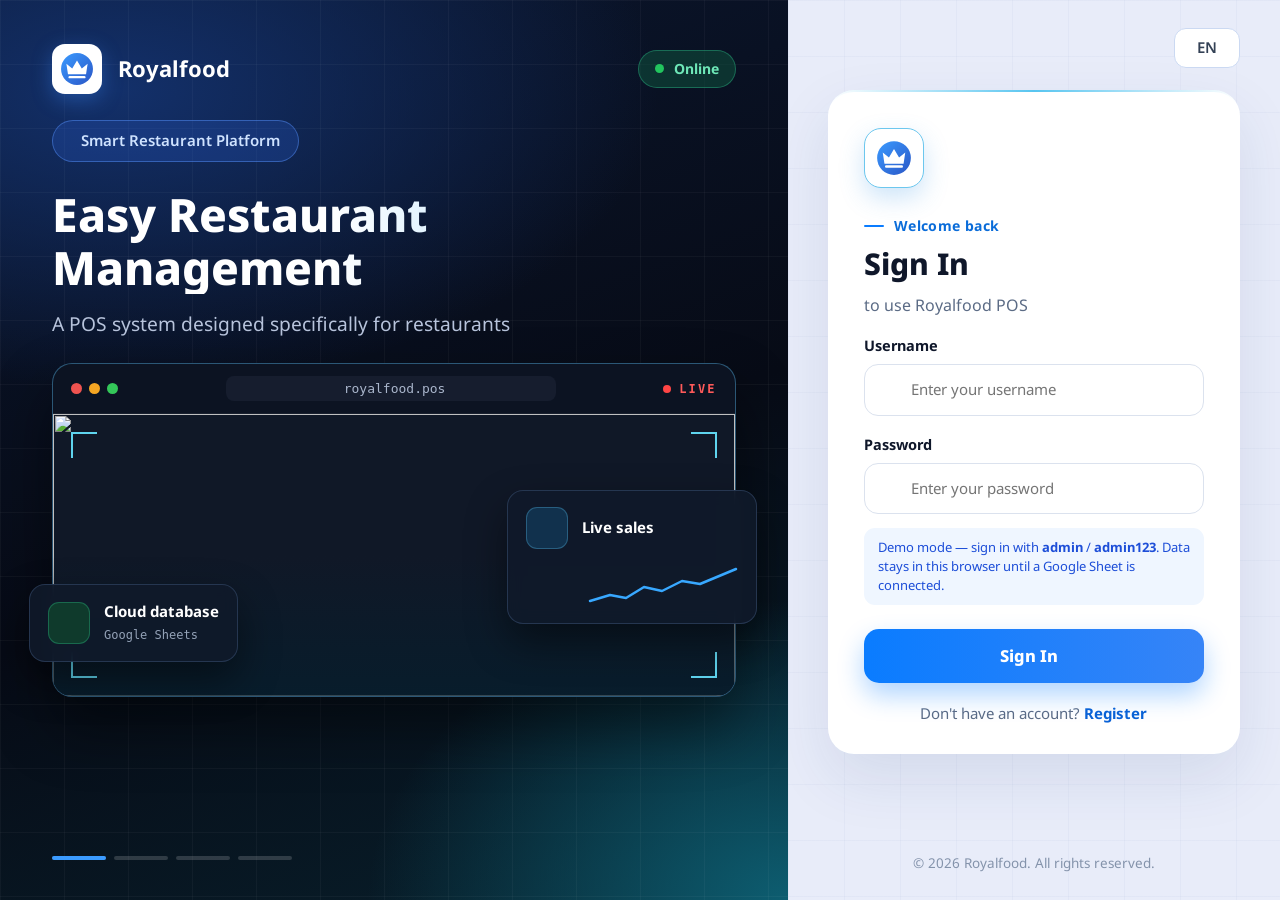
==== app.html @ dd98b835 "Add Royalfood POS web app with Google Sheets backend Static site for GitHub Pages: sign-in, shifts, " ====
<!doctype html>
<html lang="en">
<head>
<meta charset="utf-8">
<meta name="viewport" content="width=device-width,initial-scale=1,viewport-fit=cover">
<meta name="theme-color" content="#0a0c12">
<title>Royalfood POS</title>
<link rel="icon" href="data:image/svg+xml,%3Csvg xmlns='http://www.w3.org/2000/svg' viewBox='0 0 64 64'%3E%3Ccircle cx='32' cy='32' r='30' fill='%232f7df0'/%3E%3Cpath d='M15 42 12 22l11 9 9-15 9 15 11-9-3 20Z' fill='%23fff'/%3E%3Crect x='16' y='45' width='32' height='4.5' rx='2.2' fill='%23fff'/%3E%3C/svg%3E">
<link rel="preconnect" href="https://fonts.googleapis.com"><link rel="preconnect" href="https://fonts.gstatic.com" crossorigin>
<link href="https://fonts.googleapis.com/css2?family=Noto+Sans:wght@400;500;600;700;800&family=Noto+Sans+Thai:wght@400;600;700;800&family=Noto+Sans+Lao:wght@400;600;700&display=swap" rel="stylesheet">
<link rel="stylesheet" href="assets/css/style.css">
<script>try{document.documentElement.dataset.theme=localStorage.getItem('rf_theme')||'light'}catch(e){}</script>
</head>
<body>
<div class="app" id="app">
  <aside class="side">
    <div class="side-brand"><span class="logo" data-logo></span><span data-brand></span></div>
    <nav class="nav" id="nav"></nav>
  </aside>
  <div class="scrim" id="scrim"></div>
  <div class="main">
    <header class="top">
      <button class="tb" id="btnMenu" aria-label="Menu"><i data-lucide="indent-decrease"></i></button>
      <h1 id="title"></h1><span class="sp"></span>
      <button class="tb" id="btnTheme" aria-label="Theme" title="Light / dark"><i data-lucide="sun"></i></button>
      <button class="tb hide-m" id="btnHelp" aria-label="Manual" title="Manual"><i data-lucide="book-text"></i></button>
      <button class="tb sync" id="btnSync" aria-label="Sync" title="Sync data"><i data-lucide="refresh-cw"></i></button>
      <button class="tb hide-m" id="btnFull" aria-label="Fullscreen" title="Fullscreen"><i data-lucide="maximize"></i></button>
      <div class="dd"><button class="tb" data-dd aria-label="Language" id="btnLang">🇺🇸</button><div class="menu" id="langMenu"></div></div>
      <div class="dd"><button class="tb" data-dd aria-label="Notifications"><i data-lucide="bell"></i><span class="badge" id="bellBadge" hidden></span></button><div class="menu" id="bellMenu"></div></div>
      <button class="tb hide-m" id="btnHist" aria-label="History" title="History"><i data-lucide="history"></i></button>
      <div class="dd"><button class="tb ava" data-dd aria-label="Account"><span class="logo" data-logo></span></button><div class="menu" id="userMenu"></div></div>
      <button class="tb" id="btnSet" aria-label="Settings" title="Settings"><i data-lucide="settings"></i></button>
    </header>
    <main class="view" id="view"></main>
  </div>
</div>

<div class="splash show" id="splash">
  <div class="ring"><span class="logo" data-logo></span></div>
  <h3 data-brand></h3><p id="splashSub"></p><div class="loadbar"></div>
  <footer id="company"></footer>
</div>
<div class="toasts" id="toasts"></div>
<div id="print"></div>

<script src="https://unpkg.com/lucide@0.460.0/dist/umd/lucide.min.js"></script>
<script src="https://cdnjs.cloudflare.com/ajax/libs/qrcodejs/1.0.0/qrcode.min.js"></script>
<script charset="utf-8" src="assets/js/config.js"></script>
<script charset="utf-8" src="assets/js/i18n.js"></script>
<script charset="utf-8" src="assets/js/db.js"></script>
<script charset="utf-8" src="assets/js/app.js"></script>
</body>
</html>
---- assets/css/style.css ----
/* Royalfood POS */
:root{
  --pri:#0a7cff;--pri-2:#2f6bf0;--pri-soft:#e3efff;--bg:#e8ecf9;--card:#fff;--text:#0f172a;--muted:#64748b;--line:#dde4f2;
  --side:#0a0c12;--side-2:#151821;--tile:#b9c5ea;--green:#1fa855;--red:#ef4444;--amber:#f59e0b;--soft:#f3f6fc;
  --shadow:0 8px 28px rgba(20,40,90,.08);--r:18px;
  --font:'Noto Sans','Noto Sans Thai','Noto Sans Lao',system-ui,-apple-system,'Segoe UI',sans-serif;
}
[data-theme=dark]{--bg:#0d1220;--card:#161c2c;--text:#e8edf7;--muted:#93a0b8;--line:#263149;--tile:#33416b;--soft:#1c2438;--pri-soft:#16294a;--shadow:0 8px 28px rgba(0,0,0,.35)}
*{box-sizing:border-box;-webkit-tap-highlight-color:transparent}
html,body{margin:0;height:100%}
body{font-family:var(--font);color:var(--text);background:var(--bg);font-size:15px;line-height:1.45;-webkit-font-smoothing:antialiased}
button,input,select,textarea{font:inherit;color:inherit}
button{cursor:pointer;border:0;background:none}
h1,h2,h3,p{margin:0}
svg.lucide{width:1.2em;height:1.2em;flex:none;stroke-width:1.9}
.logo{display:inline-grid;place-items:center}.logo svg{width:100%;height:100%;display:block}
::-webkit-scrollbar{width:8px;height:8px}::-webkit-scrollbar-thumb{background:#b9c2d8;border-radius:8px}

@keyframes fadeUp{from{opacity:0;transform:translateY(18px)}to{opacity:1;transform:none}}
@keyframes fadeIn{from{opacity:0}to{opacity:1}}
@keyframes pop{0%{opacity:0;transform:scale(.85)}70%{transform:scale(1.04)}100%{opacity:1;transform:none}}
@keyframes spin{to{transform:rotate(360deg)}}
@keyframes pulse{0%,100%{box-shadow:0 0 0 0 rgba(34,197,94,.55)}60%{box-shadow:0 0 0 8px rgba(34,197,94,0)}}
@keyframes blink{50%{opacity:.25}}
@keyframes float{0%,100%{transform:translateY(0)}50%{transform:translateY(-9px)}}
@keyframes draw{to{stroke-dashoffset:0}}
@keyframes fill{from{width:0}to{width:100%}}
@keyframes slide{0%{left:-40%}100%{left:100%}}
@keyframes shake{20%,60%{transform:translateX(-6px)}40%,80%{transform:translateX(6px)}}
@keyframes glow{0%,100%{box-shadow:0 6px 18px rgba(31,168,85,.35)}50%{box-shadow:0 6px 28px rgba(31,168,85,.7)}}

/* ================= LOGIN ================= */
.login{display:grid;grid-template-columns:minmax(0,1.6fr) minmax(380px,1fr);min-height:100vh}
.hero{position:relative;overflow:hidden;color:#fff;padding:44px 52px 40px;display:flex;flex-direction:column;gap:26px;
  background:radial-gradient(900px 500px at 15% 10%,#13306a 0%,transparent 60%),radial-gradient(700px 500px at 100% 100%,#0d5d70 0%,transparent 60%),linear-gradient(160deg,#0b1730,#070b16 55%,#08202c)}
.hero-grid{position:absolute;inset:0;background-image:linear-gradient(rgba(255,255,255,.035) 1px,transparent 1px),linear-gradient(90deg,rgba(255,255,255,.035) 1px,transparent 1px);background-size:64px 64px;pointer-events:none}
.hero>*:not(.hero-grid){position:relative}
.hero-top{display:flex;align-items:center;justify-content:space-between;animation:fadeUp .6s both}
.brand{display:flex;align-items:center;gap:16px;font-size:22px;font-weight:700}
.brand .logo{width:50px;height:50px;background:#fff;border-radius:13px;padding:8px;box-shadow:0 6px 20px rgba(60,140,255,.35)}
.pill-online{display:inline-flex;align-items:center;gap:10px;padding:8px 16px;border-radius:99px;background:rgba(16,80,60,.55);border:1px solid rgba(52,211,153,.35);color:#6ee7b7;font-weight:700;font-size:14px}
.pill-online i{width:9px;height:9px;border-radius:50%;background:#22c55e;animation:pulse 1.8s infinite}
.pill-tag{align-self:flex-start;display:inline-flex;align-items:center;gap:10px;padding:9px 18px;border-radius:99px;background:rgba(40,90,200,.28);border:1px solid rgba(90,150,255,.45);color:#cfe3ff;font-weight:600;font-size:15px;animation:fadeUp .6s .1s both}
.pill-tag svg{color:#38bdf8}
.hero-text{min-height:132px}
.hero-text h1{font-size:clamp(28px,3.6vw,46px);font-weight:800;line-height:1.15;background:linear-gradient(90deg,#fff 40%,#8fd3ff);-webkit-background-clip:text;background-clip:text;color:transparent}
.hero-text p{margin-top:16px;font-size:clamp(15px,1.5vw,20px);color:#b8c4dc;max-width:640px}
.hero-text.swap h1,.hero-text.swap p{animation:fadeUp .6s both}.hero-text.swap p{animation-delay:.1s}
.browser{position:relative;max-width:760px;width:100%;border-radius:20px;border:1px solid rgba(80,170,220,.45);background:#0c1322;box-shadow:0 30px 60px rgba(0,0,0,.45);animation:fadeUp .7s .2s both}
.browser-bar{display:flex;align-items:center;gap:14px;padding:12px 18px;border-bottom:1px solid rgba(255,255,255,.06)}
.dots{display:flex;gap:7px}.dots i{width:11px;height:11px;border-radius:50%;background:#ef5350}.dots i:nth-child(2){background:#f5a623}.dots i:nth-child(3){background:#34c759}
.url{flex:1;max-width:330px;margin:auto;display:flex;align-items:center;justify-content:center;gap:8px;background:#161d2e;border-radius:8px;padding:5px 12px;font:13px ui-monospace,Menlo,monospace;color:#aab6cc}
.url svg{color:#34d399;width:14px;height:14px}
.live{display:flex;align-items:center;gap:8px;font:700 12px ui-monospace,Menlo,monospace;letter-spacing:.18em;color:#ff5a5a}
.live i{width:8px;height:8px;border-radius:50%;background:#ff4545;animation:blink 1.2s infinite}
.shot{position:relative;aspect-ratio:16/6.6;overflow:hidden;border-radius:0 0 19px 19px;background:#101827}
.shot img{position:absolute;inset:0;width:100%;height:100%;object-fit:cover;opacity:0;transform:scale(1.08);transition:opacity 1s,transform 6s linear}
.shot img.on{opacity:1;transform:scale(1)}
.shot::after{content:"";position:absolute;inset:0;background:linear-gradient(180deg,transparent 50%,rgba(5,30,45,.75))}
.corner{position:absolute;width:26px;height:26px;border:2px solid #5fd4ee;z-index:2}
.corner.tl{top:18px;left:18px;border-right:0;border-bottom:0}.corner.tr{top:18px;right:18px;border-left:0;border-bottom:0}
.corner.bl{bottom:18px;left:18px;border-right:0;border-top:0}.corner.br{bottom:18px;right:18px;border-left:0;border-top:0}
.float{position:absolute;z-index:3;display:flex;align-items:center;gap:14px;padding:16px 18px;border-radius:16px;background:rgba(16,26,42,.92);border:1px solid rgba(120,160,220,.22);backdrop-filter:blur(8px);box-shadow:0 18px 40px rgba(0,0,0,.45);animation:float 5s ease-in-out infinite}
.float .fi{width:42px;height:42px;border-radius:11px;display:grid;place-items:center;background:#11314d;color:#5cc8f5;border:1px solid rgba(92,200,245,.3)}
.float b{display:block;font-size:15px}.float small{font:12px ui-monospace,Menlo,monospace;color:#94a3b8}
.float.sales{right:-22px;top:38%;flex-wrap:wrap;width:250px}
.float.sales svg.spark{width:150px;height:44px;margin-left:auto}
.spark path{stroke-dasharray:260;stroke-dashoffset:260;animation:draw 2.2s .6s ease-out forwards}
.float.secure{left:-24px;bottom:34px;animation-delay:-2.5s}
.float.secure .fi{background:#0f3a2c;color:#34d399;border-color:rgba(52,211,153,.3)}
.bars{display:flex;gap:8px;margin-top:auto}
.bars button{width:54px;height:4px;border-radius:4px;background:rgba(255,255,255,.16);overflow:hidden;position:relative;padding:0}
.bars button.done{background:#3b82f6}
.bars button.on::after{content:"";position:absolute;left:0;top:0;height:100%;background:#3b9bff;animation:fill 5s linear forwards}

.panel{position:relative;background:linear-gradient(180deg,#f8fafe,#eef2fa);padding:28px 40px 26px;display:flex;flex-direction:column;align-items:center;overflow-y:auto;
  background-image:linear-gradient(rgba(60,90,160,.035) 1px,transparent 1px),linear-gradient(90deg,rgba(60,90,160,.035) 1px,transparent 1px);background-size:56px 56px;color:#0f172a}
.lang{position:relative;align-self:flex-end;z-index:20}
.lang-btn{display:flex;align-items:center;gap:8px;padding:8px 14px;border-radius:12px;background:#fff;border:1.5px solid #cbd9f2;font-weight:600;color:#334155;transition:.2s}
.lang-btn:hover,.lang.open .lang-btn{border-color:var(--pri);box-shadow:0 0 0 4px rgba(10,124,255,.14)}
.lang-btn .chev{transition:transform .25s}.lang.open .chev{transform:rotate(180deg)}
.menu{position:absolute;right:0;top:calc(100% + 8px);min-width:140px;background:#fff;color:#0f172a;border-radius:14px;padding:5px;box-shadow:0 18px 44px rgba(15,30,70,.18);border:1px solid #e6ebf5;opacity:0;transform:translateY(-8px) scale(.97);pointer-events:none;transition:.2s;z-index:60}
.open>.menu{opacity:1;transform:none;pointer-events:auto}
.menu button{display:flex;align-items:center;gap:10px;width:100%;text-align:left;padding:10px 12px;border-radius:9px;font-weight:500}
.menu button:hover{background:#f1f5fb}.menu button.on{background:#e3efff;color:#0a62d6;font-weight:700}
.auth-card{width:100%;max-width:420px;margin:22px 0;background:#fff;border-radius:26px;padding:36px 36px 30px;box-shadow:0 24px 60px rgba(30,60,120,.1);border-top:2px solid transparent;
  background-image:linear-gradient(#fff,#fff),linear-gradient(90deg,transparent,#58c5f0,transparent);background-origin:border-box;background-clip:padding-box,border-box;animation:fadeUp .6s .1s both}
.auth-card.shake{animation:shake .4s}
.auth-logo{width:60px;height:60px;border-radius:17px;padding:11px;background:#fff;border:1.5px solid #6cc7ee;box-shadow:0 10px 24px rgba(60,150,230,.25)}
.kicker{display:flex;align-items:center;gap:10px;margin-top:28px;color:#0a6cd9;font-weight:700;letter-spacing:.03em;font-size:14px}
.kicker::before{content:"";width:20px;height:2px;background:#0a7cff;border-radius:2px}
.auth-card h2{font-size:30px;font-weight:800;margin-top:6px}
.sub{color:#5b6b85;margin-top:8px;font-size:16px}
.cap{margin:28px 0 10px;font-size:12.5px;font-weight:700;letter-spacing:.09em;text-transform:uppercase;color:#64748b}
.acct{display:flex;align-items:center;gap:12px;padding:12px;border:1.5px solid #e2e8f3;border-radius:16px;transition:.2s;margin-bottom:8px;animation:fadeUp .4s both}
.acct:hover{border-color:#9cc8ff;box-shadow:0 8px 22px rgba(10,124,255,.1);transform:translateY(-1px)}
.acct .logo{width:46px;height:46px;border-radius:50%;border:2px solid #9ccdf5;padding:3px;flex:none}
.acct .who{flex:1;min-width:0}.acct b{display:block;white-space:nowrap;overflow:hidden;text-overflow:ellipsis}
.acct small{font:13px ui-monospace,Menlo,monospace;color:#64748b}
.btn-soft{display:inline-flex;align-items:center;gap:6px;padding:8px 13px;border-radius:10px;background:#e6f1ff;border:1px solid #b9d8ff;color:#0a62d6;font-weight:700;transition:.2s}
.btn-soft:hover{background:#d5e8ff}.btn-soft svg{transition:transform .2s}.btn-soft:hover svg{transform:translateX(3px)}
.x{color:#94a3b8;padding:6px;border-radius:8px;display:grid}.x:hover{background:#f1f5f9;color:#ef4444}
.or{display:flex;align-items:center;gap:14px;color:#8493ab;font-size:13.5px;margin:20px 0 4px}.or::before,.or::after{content:"";flex:1;height:1px;background:#e2e8f0}
.field{margin-top:18px}.field>label{display:block;font-weight:700;margin-bottom:8px;font-size:14.5px}
.inp{position:relative;display:flex;align-items:center}
.inp>svg{position:absolute;left:15px;color:#94a3b8;pointer-events:none}
.inp input,.inp select{width:100%;padding:14px 44px 14px 46px;border-radius:14px;border:1.5px solid #dbe2ee;background:#fff;outline:0;transition:.2s;color:#0f172a}
.inp input:focus{border-color:var(--pri);box-shadow:0 0 0 4px rgba(10,124,255,.13)}
.inp .eye{position:absolute;right:10px;color:#94a3b8;padding:6px;display:grid}
.btn-main{position:relative;overflow:hidden;width:100%;margin-top:24px;padding:15px;border-radius:15px;color:#fff;font-weight:800;font-size:16.5px;display:flex;justify-content:center;align-items:center;gap:10px;
  background:linear-gradient(90deg,#0a7cff,#3684f7);box-shadow:0 12px 26px rgba(10,124,255,.32);transition:.2s}
.btn-main:hover{transform:translateY(-2px);box-shadow:0 16px 32px rgba(10,124,255,.4)}.btn-main:active{transform:none}
.btn-main::after{content:"";position:absolute;top:0;left:-40%;width:30%;height:100%;background:linear-gradient(90deg,transparent,rgba(255,255,255,.35),transparent);transform:skewX(-20deg)}
.btn-main:hover::after{animation:slide .8s}
.btn-main[disabled]{opacity:.7;pointer-events:none}
.spinner{width:18px;height:18px;border:2.5px solid rgba(255,255,255,.4);border-top-color:#fff;border-radius:50%;animation:spin .7s linear infinite}
.alt{text-align:center;margin-top:20px;color:#5b6b85}.alt a{color:#0a62d6;font-weight:700;text-decoration:none;cursor:pointer}
.err{display:none;margin-top:14px;padding:10px 14px;border-radius:11px;background:#fee2e2;color:#b91c1c;font-size:14px;font-weight:600}.err.show{display:block;animation:fadeUp .25s}
.note{margin-top:14px;padding:10px 14px;border-radius:11px;background:#eff6ff;color:#1d4ed8;font-size:13px}
.copy{margin-top:auto;color:#8493ab;font-size:13.5px;text-align:center}

/* splash */
.splash{position:fixed;inset:0;z-index:200;display:flex;flex-direction:column;align-items:center;justify-content:center;gap:10px;background:radial-gradient(circle at 50% 45%,#e6eefb,#f5f7fb 60%);color:#0f172a;opacity:0;pointer-events:none;transition:opacity .35s}
.splash.show{opacity:1;pointer-events:auto}
.ring{position:relative;width:104px;height:104px;display:grid;place-items:center;margin-bottom:16px}
.ring::before{content:"";position:absolute;inset:0;border-radius:50%;border:4px solid #e2e6ee;border-top-color:#0a7cff;border-right-color:#0a7cff;animation:spin 1s linear infinite}
.ring .logo{width:80px;height:80px}
.splash h3{font-size:22px;font-weight:800}.splash p{color:#64748b;font-size:13px}
.loadbar{width:168px;height:3px;border-radius:3px;background:#e2e6ee;overflow:hidden;position:relative;margin-top:22px}
.loadbar::after{content:"";position:absolute;top:0;width:40%;height:100%;background:#0a7cff;border-radius:3px;animation:slide 1.1s ease-in-out infinite}
.splash footer{position:absolute;bottom:26px;font-size:11.5px;letter-spacing:.12em;color:#9aa5b8}

/* ================= MODAL / TOAST ================= */
.modal-back{position:fixed;inset:0;z-index:100;background:rgba(10,15,30,.5);backdrop-filter:blur(3px);display:grid;place-items:center;padding:16px;opacity:0;transition:opacity .2s}
.modal-back.show{opacity:1}
.modal{width:100%;max-width:460px;max-height:92vh;overflow:auto;background:var(--card);color:var(--text);border-radius:22px;padding:26px;box-shadow:0 30px 80px rgba(0,0,0,.35);transform:translateY(20px) scale(.96);transition:transform .25s cubic-bezier(.2,.9,.3,1.2)}
.modal-back.show .modal{transform:none}
.modal.wide{max-width:860px}
.modal h3{font-size:21px;font-weight:800;margin-bottom:6px}
.modal .center{text-align:center}
.modal .actions{display:flex;gap:10px;justify-content:flex-end;margin-top:22px;flex-wrap:wrap}
.modal .actions.center{justify-content:center}
.f{margin-top:14px}.f label{display:block;font-size:13px;font-weight:700;color:var(--muted);margin-bottom:6px}
.f input,.f select,.input{width:100%;padding:11px 13px;border-radius:11px;border:1.5px solid var(--line);background:var(--card);color:var(--text);outline:0;transition:.2s}
.f input:focus,.f select:focus,.input:focus{border-color:var(--pri);box-shadow:0 0 0 3px rgba(10,124,255,.14)}
.btn{display:inline-flex;align-items:center;justify-content:center;gap:8px;padding:10px 18px;border-radius:11px;font-weight:700;background:var(--pri);color:#fff;transition:.18s;white-space:nowrap}
.btn:hover{filter:brightness(1.08);transform:translateY(-1px)}.btn:active{transform:scale(.97)}
.btn.gray{background:#6b7785}.btn.red{background:var(--red)}.btn.green{background:var(--green)}.btn.violet{background:#6a5ae0}
.btn.ghost{background:var(--soft);color:var(--text);border:1px solid var(--line)}
.btn.sm{padding:7px 11px;font-size:13px;border-radius:9px}
.btn[disabled]{opacity:.45;pointer-events:none}
.toasts{position:fixed;right:18px;bottom:18px;z-index:300;display:flex;flex-direction:column;gap:8px;align-items:flex-end}
.toast{display:flex;align-items:center;gap:10px;padding:12px 16px;border-radius:13px;background:#0f172a;color:#fff;font-weight:600;font-size:14px;box-shadow:0 14px 34px rgba(0,0,0,.3);animation:fadeUp .3s both;max-width:86vw}
.toast.ok svg{color:#4ade80}.toast.bad svg{color:#f87171}.toast.out{opacity:0;transform:translateX(30px);transition:.3s}

/* ================= APP SHELL ================= */
.app{display:grid;grid-template-columns:250px minmax(0,1fr);height:100vh;transition:grid-template-columns .28s}
.app.mini{grid-template-columns:82px minmax(0,1fr)}
.side{background:var(--side);color:#cbd5e1;display:flex;flex-direction:column;overflow:hidden;z-index:50}
.side-brand{height:62px;flex:none;display:flex;align-items:center;gap:10px;padding:0 22px;font-size:24px;font-weight:600;color:#fff;border-bottom:1px solid #1b1f2a;white-space:nowrap}
.side-brand .logo{width:36px;height:36px;flex:none}
.nav{padding:26px 15px;display:flex;flex-direction:column;gap:6px;overflow-y:auto;flex:1}
.nav a{position:relative;display:flex;align-items:center;gap:14px;padding:12px 14px;border-radius:10px;color:#b6bfcd;text-decoration:none;font-size:16.5px;white-space:nowrap;transition:background .2s,color .2s,transform .2s}
.nav a .ni{width:38px;height:38px;border-radius:10px;display:grid;place-items:center;background:var(--side-2);flex:none;transition:.2s}
.nav a:hover{color:#fff;transform:translateX(3px)}.nav a:hover .ni{background:#1f2533}
.nav a.on{background:var(--pri);color:#fff;font-weight:700;box-shadow:0 8px 22px rgba(10,124,255,.4)}
.nav a.on .ni{background:rgba(255,255,255,.2)}
.app.mini .side-brand span:last-child,.app.mini .nav a span:last-child{display:none}
.app.mini .side-brand{padding:0;justify-content:center}.app.mini .nav a{padding:10px;justify-content:center}
.main{display:flex;flex-direction:column;min-width:0;height:100vh}
.top{height:62px;flex:none;display:flex;align-items:center;gap:8px;padding:0 18px 0 28px;background:var(--card);border-bottom:1px solid var(--line);position:relative;z-index:40}
.top h1{font-size:23px;font-weight:700;margin-left:26px;white-space:nowrap}
.top .sp{flex:1}
.tb{position:relative;width:44px;height:44px;border-radius:12px;display:grid;place-items:center;color:#5b6577;font-size:22px;transition:.2s;flex:none}
.tb:hover{background:var(--soft);color:var(--pri);transform:translateY(-1px)}
.tb svg.lucide{width:23px;height:23px}
.tb.sync{color:#f0443a}.tb.sync.syncing svg{animation:spin 1s linear infinite}.tb.sync.offline{color:var(--amber)}
.tb.ava{padding:5px;border:2px solid #b9d6fb;background:#eaf3ff}.tb.ava .logo{width:100%;height:100%}
.tb .badge{position:absolute;top:5px;right:5px;min-width:17px;height:17px;border-radius:9px;background:var(--red);color:#fff;font-size:10.5px;font-weight:800;display:grid;place-items:center;padding:0 4px;animation:pop .3s}
.dd{position:relative}.dd .menu{min-width:230px;background:var(--card);color:var(--text);border-color:var(--line)}
.dd .menu button:hover{background:var(--soft)}
.menu .mi{padding:10px 12px;font-size:13.5px;border-bottom:1px solid var(--line)}.menu .mi:last-child{border:0}.menu .mi b{display:block}.menu .mi small{color:var(--muted)}
.view{flex:1;overflow-y:auto;padding:22px 22px 40px}
.view.anim>*{animation:fadeUp .45s both}.view.anim>*:nth-child(2){animation-delay:.07s}.view.anim>*:nth-child(3){animation-delay:.14s}
.scrim{display:none}

.card{background:var(--card);border-radius:var(--r);box-shadow:var(--shadow);border:1px solid var(--line)}
.head{display:flex;align-items:center;gap:12px;flex-wrap:wrap;margin-bottom:18px}
.head h2{font-size:20px;font-weight:600;color:var(--muted)}.head .sp{flex:1}
.empty{padding:38px 16px;text-align:center;color:var(--muted)}.empty svg{width:38px;height:38px;opacity:.5;margin-bottom:6px}
.chips{display:flex;gap:8px;flex-wrap:wrap}
.chip{padding:9px 18px;border-radius:11px;background:var(--card);border:1px solid var(--line);font-weight:700;color:var(--muted);transition:.18s}
.chip:hover{color:var(--pri);border-color:var(--pri)}.chip.on{background:var(--pri);border-color:var(--pri);color:#fff;box-shadow:0 6px 16px rgba(10,124,255,.3)}
.tag{display:inline-block;padding:3px 9px;border-radius:7px;font-size:11.5px;font-weight:800;letter-spacing:.05em;text-transform:uppercase}
.tag.g{background:#dcfce7;color:#15803d}.tag.b{background:#dbeafe;color:#1d4ed8}.tag.a{background:#fef3c7;color:#b45309}.tag.r{background:#fee2e2;color:#b91c1c}.tag.n{background:var(--soft);color:var(--muted)}
table.t{width:100%;border-collapse:collapse}
.t th{text-align:left;font-size:12px;letter-spacing:.08em;text-transform:uppercase;color:var(--muted);padding:13px 12px;background:var(--soft);border-bottom:1px solid var(--line);white-space:nowrap}
.t td{padding:11px 12px;border-bottom:1px solid var(--line);vertical-align:middle}
.t tr:last-child td{border-bottom:0}.t tbody tr{transition:background .15s}.t tbody tr:hover{background:var(--soft)}
.t .r{text-align:right}.tw{overflow-x:auto}
.icb{width:32px;height:32px;border-radius:9px;display:inline-grid;place-items:center;color:var(--muted);transition:.15s}
.icb:hover{background:var(--pri-soft);color:var(--pri)}.icb.del:hover{background:#fee2e2;color:var(--red)}

/* dashboard */
.dash{display:grid;grid-template-columns:minmax(0,1.5fr) minmax(300px,1fr);gap:22px;align-items:start}
.shift{min-height:330px;border:2px dashed #c3cce0;box-shadow:none;display:flex;flex-direction:column;align-items:center;justify-content:center;gap:6px;padding:30px;cursor:pointer;transition:.25s;text-align:center}
.shift:hover{border-color:var(--pri);transform:translateY(-3px);box-shadow:var(--shadow)}
.shift .big{width:86px;height:86px;border-radius:20px;background:var(--pri);color:#fff;display:grid;place-items:center;box-shadow:0 14px 30px rgba(10,124,255,.35);margin-bottom:18px;animation:float 4s ease-in-out infinite}
.shift .big svg{width:40px;height:40px}
.shift h3{font-size:25px;font-weight:800}.shift p{color:var(--muted);font-size:16px}
.shift .dot{width:9px;height:9px;border-radius:50%;background:#3b9bff;margin-top:14px;animation:blink 1.4s infinite}
.shift.open{cursor:default;border-style:solid;border-color:var(--line);box-shadow:var(--shadow);align-items:stretch;text-align:left;justify-content:flex-start}
.shift.open:hover{transform:none}
.stats{display:grid;grid-template-columns:repeat(3,1fr);gap:12px;margin-top:18px}
.stat{padding:16px;border-radius:14px;background:var(--soft);border:1px solid var(--line)}
.stat small{font-size:12px;font-weight:700;letter-spacing:.07em;text-transform:uppercase;color:var(--muted)}.stat b{display:block;font-size:24px;margin-top:4px}
.rcol{display:flex;flex-direction:column;gap:14px}
.info{display:flex;align-items:center;gap:16px;padding:20px 22px;transition:.2s}
.info:hover{transform:translateY(-2px)}
.info.hl{border-color:#9ccaf7;background:var(--soft)}
.info .ib{width:48px;height:48px;border-radius:13px;display:grid;place-items:center;flex:none;background:#e3efff;color:#0a7cff}.info .ib.o{background:#fdebd0;color:#f59e0b}.info .ib.c{background:#dff3fb;color:#0e9ad6}
.info .grow{flex:1;min-width:0}
.info small{display:block;font-size:12px;font-weight:700;letter-spacing:.09em;text-transform:uppercase;color:var(--muted)}
.info b{font-size:19px}.info em{display:block;font-style:normal;color:var(--muted);font-size:13.5px}
.rp h4{margin:0;display:flex;align-items:center;gap:10px;font-size:16px;padding:16px 22px;border-bottom:1px solid var(--line)}.rp h4 svg{color:#f59e0b}
.rp .rows{padding:16px 22px;display:grid;gap:12px}.rp .row{display:flex;align-items:center;gap:12px;flex-wrap:wrap;font-weight:700;font-size:16px}

/* POS */
.pos{display:grid;grid-template-columns:minmax(0,1fr) minmax(360px,1fr);gap:18px;align-items:start}
.pos-tabs{display:flex;align-items:center;gap:10px;flex-wrap:wrap;padding-bottom:6px;border-bottom:2px solid var(--pri)}
.ptab{padding:9px 24px;border-radius:10px;font-weight:700;background:var(--soft);color:var(--muted);transition:.18s}
.ptab.on{background:var(--pri);color:#fff;box-shadow:0 6px 16px rgba(10,124,255,.3)}
.zones{display:flex;gap:8px;flex-wrap:wrap;padding:12px 0;border-bottom:1px solid var(--line)}
.grid-t{display:grid;grid-template-columns:repeat(auto-fill,minmax(96px,1fr));gap:10px;padding:8px 4px;background:var(--card);border-radius:14px;margin-top:8px;max-height:calc(100vh - 250px);overflow-y:auto}
.tile{aspect-ratio:1/.88;border-radius:13px;background:var(--tile);color:#fff;font-size:21px;font-weight:800;display:flex;flex-direction:column;align-items:center;justify-content:center;gap:2px;border:4px solid transparent;transition:transform .18s,box-shadow .18s,background .3s;text-shadow:0 1px 2px rgba(40,60,120,.25)}
.view.anim .tile{animation:pop .4s both;animation-delay:calc(var(--i)*18ms)}
.tile:hover{transform:translateY(-3px) scale(1.03);box-shadow:0 10px 22px rgba(40,70,150,.25)}
.tile.sel{border-color:#111a2e}[data-theme=dark] .tile.sel{border-color:#fff}
.tile.busy{background:var(--green);animation:glow 2.4s infinite}
.view.anim .tile.busy{animation:pop .4s both,glow 2.4s .5s infinite}
.tile small{font-size:12.5px;font-weight:700}
.tile.resv{background:#f59e0b}
.detail{padding:0;overflow:hidden}
.detail>h3{font-size:17px;padding:14px 20px;border-bottom:1px solid var(--line);display:flex;align-items:center;gap:10px}
.detail>h3::before{content:"";width:3px;height:20px;border-radius:2px;background:var(--pri)}
.dgrid{display:grid;grid-template-columns:1fr 1fr;gap:12px;padding:12px}
.dbox{border:1px solid var(--line);border-radius:13px;padding:6px 16px;background:var(--card)}
.drow{display:flex;justify-content:space-between;align-items:center;gap:8px;padding:9px 0}
.drow span{font-size:12.5px;font-weight:700;letter-spacing:.07em;text-transform:uppercase;color:var(--muted)}.drow b{font-size:15.5px;text-align:right}
.net{display:flex;justify-content:space-between;align-items:center;margin:6px -10px 4px;padding:14px;border-radius:11px;background:var(--soft);border:1px solid var(--line)}
.net span{font-size:12.5px;font-weight:700;letter-spacing:.07em;text-transform:uppercase;color:var(--muted)}.net b{font-size:25px;color:var(--pri)}
.abtns{display:grid;grid-template-columns:repeat(6,1fr);gap:6px;padding:10px 8px;background:var(--soft)}
.ab{display:flex;flex-direction:column;align-items:center;gap:3px;padding:11px 4px;border-radius:11px;color:#fff;font-weight:700;font-size:12.5px;background:var(--pri);transition:.18s}
.ab svg.lucide{width:22px;height:22px}
.ab:hover{transform:translateY(-2px);filter:brightness(1.07);box-shadow:0 8px 18px rgba(10,60,150,.2)}.ab:active{transform:scale(.96)}
.ab.red{background:#ef5350}.ab.lite{background:#4a9af0}.ab.green{background:#1db877;grid-column:span 2}
.ab[disabled]{opacity:.5;pointer-events:none}
.items .qty{display:inline-flex;align-items:center;gap:4px}
.items .qty button{width:26px;height:26px;border-radius:8px;background:var(--soft);border:1px solid var(--line);display:grid;place-items:center}
.items .qty button:hover{background:var(--pri);color:#fff;border-color:var(--pri)}
.items td{font-size:14px}.items tr.new td{animation:fadeIn .5s}
.billrow{display:flex;align-items:center;gap:12px;padding:13px 14px;border-bottom:1px solid var(--line);cursor:pointer;transition:.15s}
.billrow:hover{background:var(--soft)}.billrow .grow{flex:1;min-width:0}.billrow small{color:var(--muted);display:block}

/* product picker / goods */
.pgrid{display:grid;grid-template-columns:repeat(auto-fill,minmax(140px,1fr));gap:12px}
.pcard{position:relative;border:1.5px solid var(--line);border-radius:15px;padding:14px;background:var(--card);text-align:left;transition:.18s;display:flex;flex-direction:column;gap:6px;animation:pop .35s both}
.pcard:hover{border-color:var(--pri);transform:translateY(-3px);box-shadow:var(--shadow)}
.pcard .av{width:46px;height:46px;border-radius:13px;display:grid;place-items:center;color:#fff;font-weight:800;font-size:19px}
.pcard b{font-size:14.5px;line-height:1.25}.pcard .pr{color:var(--pri);font-weight:800}.pcard small{color:var(--muted)}
.pcard .cnt{position:absolute;top:-8px;right:-8px;min-width:26px;height:26px;border-radius:13px;background:var(--red);color:#fff;font-weight:800;display:grid;place-items:center;padding:0 6px;animation:pop .25s}
.pcard.off{opacity:.5}
.pcard .ops{display:flex;gap:4px;margin-top:auto}
.pickbar{display:flex;gap:10px;flex-wrap:wrap;align-items:center;margin:12px 0}
.pickfoot{display:flex;align-items:center;gap:12px;margin-top:16px;padding-top:14px;border-top:1px solid var(--line)}.pickfoot b{font-size:19px}
.pays{display:grid;grid-template-columns:repeat(4,1fr);gap:8px}
.pay{padding:12px 6px;border-radius:12px;border:1.5px solid var(--line);font-weight:700;display:flex;flex-direction:column;align-items:center;gap:4px;transition:.15s}
.pay.on{border-color:var(--pri);background:var(--pri-soft);color:var(--pri)}
.sumrow{display:flex;justify-content:space-between;padding:6px 0}.sumrow.big{font-size:21px;font-weight:800;color:var(--pri);border-top:1px dashed var(--line);margin-top:6px;padding-top:12px}

/* POS 3D */
.stage{height:calc(100vh - 190px);min-height:420px;perspective:1300px;overflow:hidden;display:grid;place-items:center;cursor:grab;touch-action:none;
  background:radial-gradient(circle at 50% 30%,var(--card),var(--bg))}
.stage:active{cursor:grabbing}
.floor{--rx:56deg;--rz:-32deg;transform-style:preserve-3d;transform:rotateX(var(--rx)) rotateZ(var(--rz));display:grid;gap:34px;padding:44px;border-radius:26px;
  background:repeating-linear-gradient(0deg,rgba(100,120,170,.14) 0 1px,transparent 1px 60px),repeating-linear-gradient(90deg,rgba(100,120,170,.14) 0 1px,transparent 1px 60px),var(--card);
  box-shadow:0 0 0 2px var(--line),40px 60px 80px rgba(20,40,90,.22);transition:transform .15s}
.t3{position:relative;width:86px;height:86px;transform-style:preserve-3d;cursor:pointer;transition:transform .25s;--c:#aebbe4;--d:#8f9dcc}
.t3:hover{transform:translateZ(16px)}
.t3.busy{--c:#22b35e;--d:#178a47}
.t3 .top{position:absolute;inset:0;transform:translateZ(38px);background:var(--c);border-radius:8px;display:flex;flex-direction:column;align-items:center;justify-content:center;color:#fff;font-weight:800;font-size:17px;white-space:nowrap;box-shadow:inset 0 0 0 2px rgba(255,255,255,.3)}
.t3 .top small{font-size:11px}
.t3 i{position:absolute;background:var(--d)}
.t3 .s1{left:0;bottom:0;width:100%;height:38px;transform-origin:bottom;transform:rotateX(-90deg)}
.t3 .s2{top:0;right:0;width:38px;height:100%;transform-origin:right;transform:rotateY(90deg);filter:brightness(.88)}
.t3 .s3{left:0;top:0;width:100%;height:38px;transform-origin:top;transform:rotateX(90deg);filter:brightness(.8)}
.t3 .s4{top:0;left:0;width:38px;height:100%;transform-origin:left;transform:rotateY(-90deg);filter:brightness(.94)}
.t3 .sh{inset:-4px;background:rgba(20,40,90,.16);filter:blur(7px);border-radius:10px}


/* customer menu */
.cm{max-width:640px;margin:0 auto;padding:0 14px 110px}
.cm-head{position:sticky;top:0;z-index:5;background:var(--bg);padding:14px 0 10px;display:flex;align-items:center;gap:12px}
.cm-head .logo{width:42px;height:42px}.cm-head b{font-size:18px;display:block}.cm-head small{color:var(--muted)}
.cm-foot{position:fixed;left:0;right:0;bottom:0;padding:12px 14px calc(12px + env(safe-area-inset-bottom));background:var(--card);border-top:1px solid var(--line);box-shadow:0 -10px 30px rgba(20,40,90,.1)}
.cm-foot .btn-main{margin:0;max-width:640px;margin-inline:auto}

#print{display:none}
@media print{
  body>*:not(#print){display:none!important}
  #print{display:block;width:72mm;margin:0 auto;font:12px/1.4 ui-monospace,Menlo,monospace;color:#000}
  #print h3{text-align:center;font-size:16px;margin-bottom:2px}#print .c{text-align:center}#print hr{border:0;border-top:1px dashed #000;margin:6px 0}
  #print table{width:100%;border-collapse:collapse}#print td{padding:2px 0;vertical-align:top}#print .r{text-align:right}
}

/* ================= RESPONSIVE ================= */
@media (max-width:1100px){
  .pos{grid-template-columns:1fr}.grid-t{max-height:none}
  .dash{grid-template-columns:1fr}
}
@media (max-width:900px){
  .login{grid-template-columns:1fr}
  .hero{padding:22px 20px 24px;gap:16px}
  .hero-text{min-height:0}.hero-text p{margin-top:8px}
  .browser{display:none}.bars{margin-top:4px}
  .brand{font-size:19px;gap:12px}.brand .logo{width:42px;height:42px}
  .panel{padding:16px 16px 22px;border-radius:24px 24px 0 0;margin-top:-16px;z-index:2}
  .auth-card{padding:26px 22px;margin:14px 0 20px}.kicker{margin-top:20px}
  .app,.app.mini{grid-template-columns:1fr}
  .side{position:fixed;left:0;top:0;bottom:0;width:262px;transform:translateX(-105%);transition:transform .28s cubic-bezier(.2,.8,.2,1)}
  .app.drawer .side{transform:none;box-shadow:20px 0 50px rgba(0,0,0,.4)}
  .app.mini .side-brand span:last-child,.app.mini .nav a span:last-child{display:inline}
  .app.mini .side-brand{padding:0 22px;justify-content:flex-start}.app.mini .nav a{padding:12px 14px;justify-content:flex-start}
  .scrim{display:block;position:fixed;inset:0;background:rgba(5,10,25,.5);z-index:45;opacity:0;pointer-events:none;transition:.25s}
  .app.drawer .scrim{opacity:1;pointer-events:auto}
  .top{padding:0 6px 0 8px;gap:0}.top h1{font-size:18px;margin-left:6px}
  .tb{width:38px;height:40px}.tb svg.lucide{width:20px;height:20px}.tb.hide-m{display:none}
  .view{padding:14px 12px 40px}
  .dd .menu{position:fixed;right:8px;top:60px;max-width:calc(100vw - 16px)}
}
@media (max-width:560px){
  .dgrid{grid-template-columns:1fr;gap:8px;padding:8px}
  .abtns{grid-template-columns:repeat(3,1fr)}.ab.green{grid-column:span 3;flex-direction:row;justify-content:center;gap:8px;font-size:15px;padding:13px}
  .grid-t{grid-template-columns:repeat(4,1fr);gap:7px}.tile{font-size:15px;border-width:3px}.tile small{font-size:10.5px}
  .stats{grid-template-columns:1fr}
  .shift{min-height:250px}
  .t3,.t3 .top{width:58px;height:58px}.t3{width:58px;height:58px}.floor{gap:22px;padding:26px}.t3 .top{font-size:12px}
  .hide-s{display:none}
  .modal{padding:20px;border-radius:20px}.pays{grid-template-columns:repeat(2,1fr)}
  .pgrid{grid-template-columns:repeat(2,1fr)}
  .t th,.t td{padding:9px 7px}
  .toasts{left:12px;right:12px;align-items:stretch}
}
@media (prefers-reduced-motion:reduce){*,*::before,*::after{animation-duration:.01ms!important;animation-iteration-count:1!important;transition-duration:.01ms!important}}

/* extras */
.still .pcard{animation:none}
.rcpt{font:13px/1.55 ui-monospace,Menlo,monospace}.rcpt h3{text-align:center}.rcpt .c{text-align:center}.rcpt .r{text-align:right}
.rcpt table{width:100%;border-collapse:collapse}.rcpt hr{border:0;border-top:1px dashed var(--line);margin:8px 0}
[hidden]{display:none!important}
a.btn,a.btn:hover{text-decoration:none}
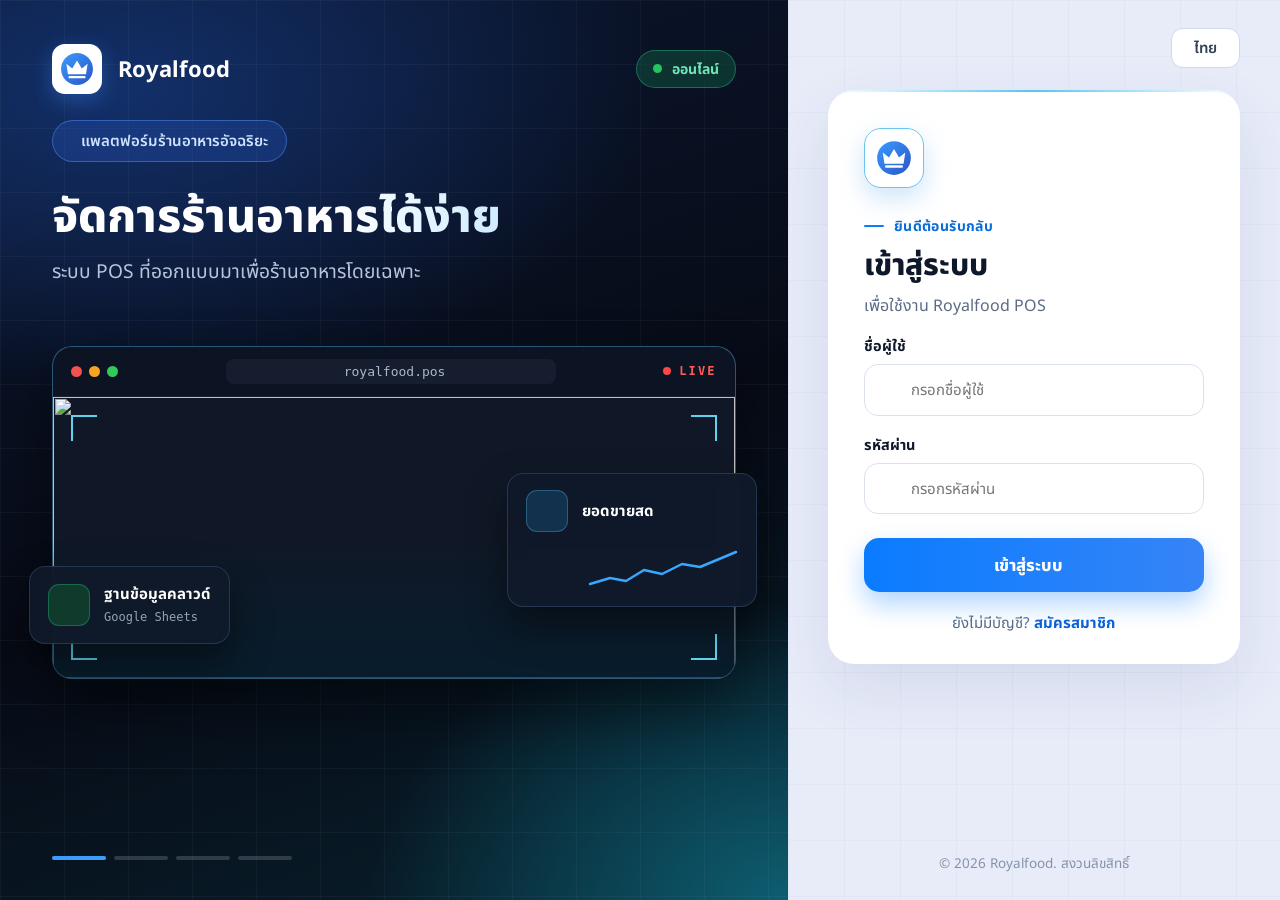
==== commit 445dc91c: "Replace Japanese with Khmer: languages are Thai, Khmer, Lao, Chinese, English Co-Authored-By: Claude" ====
--- a/app.html
+++ b/app.html
@@ -7,7 +7,7 @@
 <title>Royalfood POS</title>
 <link rel="icon" href="data:image/svg+xml,%3Csvg xmlns='http://www.w3.org/2000/svg' viewBox='0 0 64 64'%3E%3Ccircle cx='32' cy='32' r='30' fill='%232f7df0'/%3E%3Cpath d='M15 42 12 22l11 9 9-15 9 15 11-9-3 20Z' fill='%23fff'/%3E%3Crect x='16' y='45' width='32' height='4.5' rx='2.2' fill='%23fff'/%3E%3C/svg%3E">
 <link rel="preconnect" href="https://fonts.googleapis.com"><link rel="preconnect" href="https://fonts.gstatic.com" crossorigin>
-<link href="https://fonts.googleapis.com/css2?family=Noto+Sans:wght@400;500;600;700;800&family=Noto+Sans+Thai:wght@400;600;700;800&family=Noto+Sans+Lao:wght@400;600;700&display=swap" rel="stylesheet">
+<link href="https://fonts.googleapis.com/css2?family=Noto+Sans:wght@400;500;600;700;800&family=Noto+Sans+Thai:wght@400;600;700;800&family=Noto+Sans+Lao:wght@400;600;700&family=Noto+Sans+Khmer:wght@400;600;700&display=swap" rel="stylesheet">
 <link rel="stylesheet" href="assets/css/style.css">
 <script>try{document.documentElement.dataset.theme=localStorage.getItem('rf_theme')||'light'}catch(e){}</script>
 </head>
--- a/assets/css/style.css
+++ b/assets/css/style.css
@@ -3,7 +3,7 @@
   --pri:#0a7cff;--pri-2:#2f6bf0;--pri-soft:#e3efff;--bg:#e8ecf9;--card:#fff;--text:#0f172a;--muted:#64748b;--line:#dde4f2;
   --side:#0a0c12;--side-2:#151821;--tile:#b9c5ea;--green:#1fa855;--red:#ef4444;--amber:#f59e0b;--soft:#f3f6fc;
   --shadow:0 8px 28px rgba(20,40,90,.08);--r:18px;
-  --font:'Noto Sans','Noto Sans Thai','Noto Sans Lao',system-ui,-apple-system,'Segoe UI',sans-serif;
+  --font:'Noto Sans','Noto Sans Thai','Noto Sans Lao','Noto Sans Khmer',system-ui,-apple-system,'Segoe UI',sans-serif;
 }
 [data-theme=dark]{--bg:#0d1220;--card:#161c2c;--text:#e8edf7;--muted:#93a0b8;--line:#263149;--tile:#33416b;--soft:#1c2438;--pri-soft:#16294a;--shadow:0 8px 28px rgba(0,0,0,.35)}
 *{box-sizing:border-box;-webkit-tap-highlight-color:transparent}
@@ -107,6 +107,9 @@
 .inp input,.inp select{width:100%;padding:14px 44px 14px 46px;border-radius:14px;border:1.5px solid #dbe2ee;background:#fff;outline:0;transition:.2s;color:#0f172a}
 .inp input:focus{border-color:var(--pri);box-shadow:0 0 0 4px rgba(10,124,255,.13)}
 .inp .eye{position:absolute;right:10px;color:#94a3b8;padding:6px;display:grid}
+.f.pw{position:relative}
+.f.pw .eye{position:absolute;right:10px;top:50%;transform:translateY(-50%);color:#94a3b8;padding:8px;display:grid;background:none;border:0;cursor:pointer;border-radius:8px}
+.f.pw .eye:hover{color:var(--pri)}
 .btn-main{position:relative;overflow:hidden;width:100%;margin-top:24px;padding:15px;border-radius:15px;color:#fff;font-weight:800;font-size:16.5px;display:flex;justify-content:center;align-items:center;gap:10px;
   background:linear-gradient(90deg,#0a7cff,#3684f7);box-shadow:0 12px 26px rgba(10,124,255,.32);transition:.2s}
 .btn-main:hover{transform:translateY(-2px);box-shadow:0 16px 32px rgba(10,124,255,.4)}.btn-main:active{transform:none}
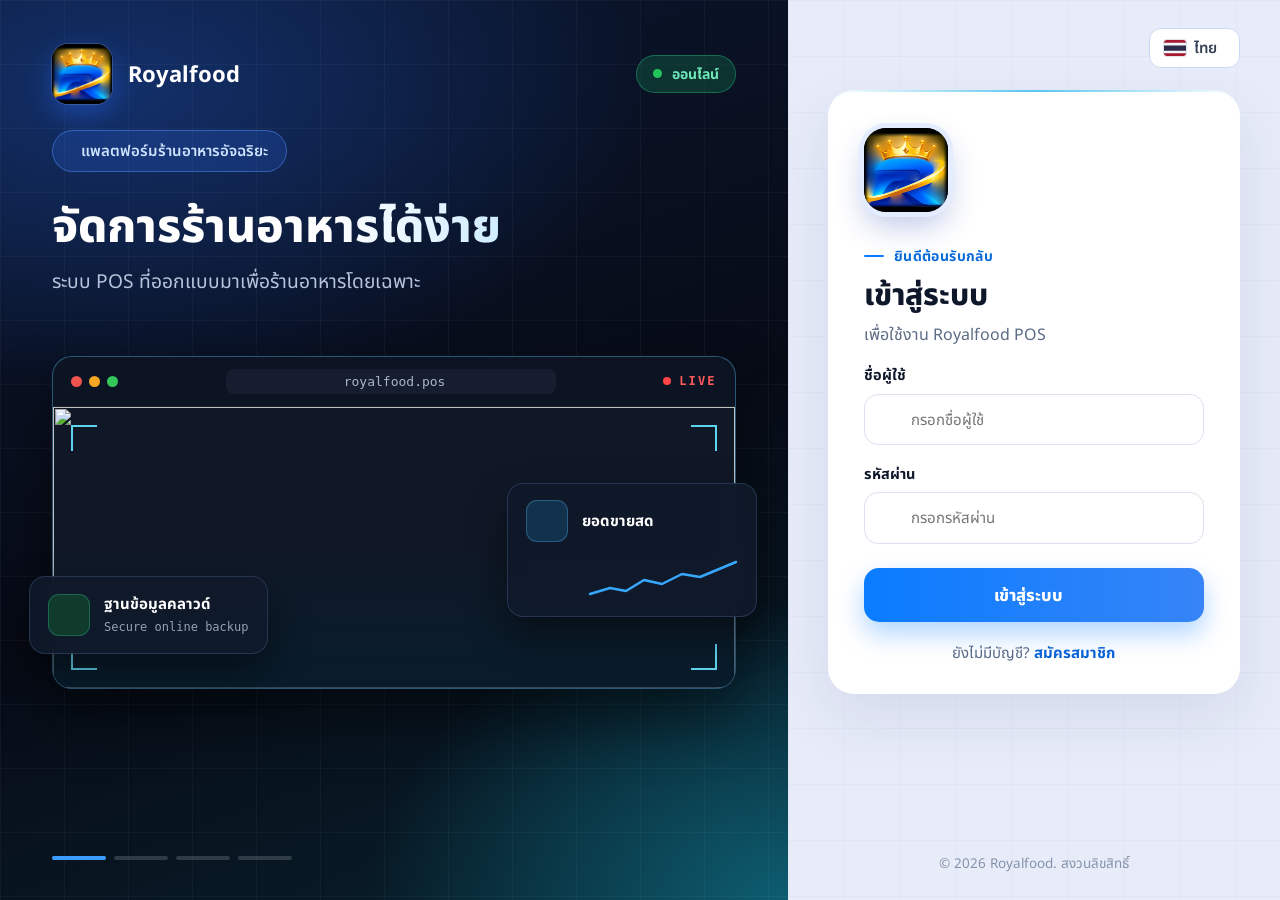
==== commit 727521ed: "deploy setup" ====
--- a/app.html
+++ b/app.html
@@ -5,7 +5,8 @@
 <meta name="viewport" content="width=device-width,initial-scale=1,viewport-fit=cover">
 <meta name="theme-color" content="#0a0c12">
 <title>Royalfood POS</title>
-<link rel="icon" href="data:image/svg+xml,%3Csvg xmlns='http://www.w3.org/2000/svg' viewBox='0 0 64 64'%3E%3Ccircle cx='32' cy='32' r='30' fill='%232f7df0'/%3E%3Cpath d='M15 42 12 22l11 9 9-15 9 15 11-9-3 20Z' fill='%23fff'/%3E%3Crect x='16' y='45' width='32' height='4.5' rx='2.2' fill='%23fff'/%3E%3C/svg%3E">
+<link rel="icon" type="image/png" href="assets/img/favicon.png"><link rel="apple-touch-icon" href="assets/img/icon-192.png">
+<link rel="apple-touch-icon" href="data:image/svg+xml,%3Csvg xmlns='http://www.w3.org/2000/svg' viewBox='0 0 64 64'%3E%3Crect width='64' height='64' rx='16' fill='%231e40af'/%3E%3Cpath d='M16 0h32a16 16 0 0 1 16 16v14C46 37 20 39 0 33V16A16 16 0 0 1 16 0Z' fill='%232f6bf0'/%3E%3Cpath d='M20.5 26.5 18.3 15.6l7 5.3L32 11.6l6.7 9.3 7-5.3-2.2 10.9Z' fill='%23fbbf24'/%3E%3Ccircle cx='18.3' cy='15.3' r='2' fill='%23fbbf24'/%3E%3Ccircle cx='32' cy='11' r='2.2' fill='%23fbbf24'/%3E%3Ccircle cx='45.7' cy='15.3' r='2' fill='%23fbbf24'/%3E%3Crect x='20.5' y='24.6' width='23' height='2.6' rx='1.3' fill='%23f59e0b'/%3E%3Cpath d='M13.5 44a18.5 15 0 0 1 37 0Z' fill='%23fff'/%3E%3Cpath d='M19.5 41a12.5 10.5 0 0 1 6.5-8.6' fill='none' stroke='%23bfdbfe' stroke-width='2.4' stroke-linecap='round'/%3E%3Crect x='9.5' y='46' width='45' height='4.4' rx='2.2' fill='%23fff'/%3E%3C/svg%3E">
 <link rel="preconnect" href="https://fonts.googleapis.com"><link rel="preconnect" href="https://fonts.gstatic.com" crossorigin>
 <link href="https://fonts.googleapis.com/css2?family=Noto+Sans:wght@400;500;600;700;800&family=Noto+Sans+Thai:wght@400;600;700;800&family=Noto+Sans+Lao:wght@400;600;700&family=Noto+Sans+Khmer:wght@400;600;700&display=swap" rel="stylesheet">
 <link rel="stylesheet" href="assets/css/style.css">
@@ -48,6 +49,7 @@
 <script src="https://cdnjs.cloudflare.com/ajax/libs/qrcodejs/1.0.0/qrcode.min.js"></script>
 <script charset="utf-8" src="assets/js/config.js"></script>
 <script charset="utf-8" src="assets/js/i18n.js"></script>
+<script charset="utf-8" src="assets/js/i18n-ui.js"></script>
 <script charset="utf-8" src="assets/js/db.js"></script>
 <script charset="utf-8" src="assets/js/app.js"></script>
 </body>
--- a/assets/css/style.css
+++ b/assets/css/style.css
@@ -37,7 +37,7 @@
 .hero>*:not(.hero-grid){position:relative}
 .hero-top{display:flex;align-items:center;justify-content:space-between;animation:fadeUp .6s both}
 .brand{display:flex;align-items:center;gap:16px;font-size:22px;font-weight:700}
-.brand .logo{width:50px;height:50px;background:#fff;border-radius:13px;padding:8px;box-shadow:0 6px 20px rgba(60,140,255,.35)}
+.brand .logo{width:52px;height:52px;border-radius:15px;flex:none;box-shadow:0 0 0 1px rgba(255,255,255,.14),0 10px 26px rgba(37,99,235,.45)}
 .pill-online{display:inline-flex;align-items:center;gap:10px;padding:8px 16px;border-radius:99px;background:rgba(16,80,60,.55);border:1px solid rgba(52,211,153,.35);color:#6ee7b7;font-weight:700;font-size:14px}
 .pill-online i{width:9px;height:9px;border-radius:50%;background:#22c55e;animation:pulse 1.8s infinite}
 .pill-tag{align-self:flex-start;display:inline-flex;align-items:center;gap:10px;padding:9px 18px;border-radius:99px;background:rgba(40,90,200,.28);border:1px solid rgba(90,150,255,.45);color:#cfe3ff;font-weight:600;font-size:15px;animation:fadeUp .6s .1s both}
@@ -78,6 +78,8 @@
 .lang{position:relative;align-self:flex-end;z-index:20}
 .lang-btn{display:flex;align-items:center;gap:8px;padding:8px 14px;border-radius:12px;background:#fff;border:1.5px solid #cbd9f2;font-weight:600;color:#334155;transition:.2s}
 .lang-btn:hover,.lang.open .lang-btn{border-color:var(--pri);box-shadow:0 0 0 4px rgba(10,124,255,.14)}
+.flag{width:22px;height:16px;border-radius:3px;object-fit:cover;flex:none;box-shadow:0 0 0 1px rgba(15,23,42,.12)}
+#langCur{display:inline-flex;align-items:center;gap:8px}
 .lang-btn .chev{transition:transform .25s}.lang.open .chev{transform:rotate(180deg)}
 .menu{position:absolute;right:0;top:calc(100% + 8px);min-width:140px;background:#fff;color:#0f172a;border-radius:14px;padding:5px;box-shadow:0 18px 44px rgba(15,30,70,.18);border:1px solid #e6ebf5;opacity:0;transform:translateY(-8px) scale(.97);pointer-events:none;transition:.2s;z-index:60}
 .open>.menu{opacity:1;transform:none;pointer-events:auto}
@@ -86,7 +88,7 @@
 .auth-card{width:100%;max-width:420px;margin:22px 0;background:#fff;border-radius:26px;padding:36px 36px 30px;box-shadow:0 24px 60px rgba(30,60,120,.1);border-top:2px solid transparent;
   background-image:linear-gradient(#fff,#fff),linear-gradient(90deg,transparent,#58c5f0,transparent);background-origin:border-box;background-clip:padding-box,border-box;animation:fadeUp .6s .1s both}
 .auth-card.shake{animation:shake .4s}
-.auth-logo{width:60px;height:60px;border-radius:17px;padding:11px;background:#fff;border:1.5px solid #6cc7ee;box-shadow:0 10px 24px rgba(60,150,230,.25)}
+.auth-logo{width:64px;height:64px;border-radius:18px;box-shadow:0 0 0 5px #e3edff,0 14px 30px rgba(30,64,175,.28)}
 .kicker{display:flex;align-items:center;gap:10px;margin-top:28px;color:#0a6cd9;font-weight:700;letter-spacing:.03em;font-size:14px}
 .kicker::before{content:"";width:20px;height:2px;background:#0a7cff;border-radius:2px}
 .auth-card h2{font-size:30px;font-weight:800;margin-top:6px}
@@ -94,7 +96,7 @@
 .cap{margin:28px 0 10px;font-size:12.5px;font-weight:700;letter-spacing:.09em;text-transform:uppercase;color:#64748b}
 .acct{display:flex;align-items:center;gap:12px;padding:12px;border:1.5px solid #e2e8f3;border-radius:16px;transition:.2s;margin-bottom:8px;animation:fadeUp .4s both}
 .acct:hover{border-color:#9cc8ff;box-shadow:0 8px 22px rgba(10,124,255,.1);transform:translateY(-1px)}
-.acct .logo{width:46px;height:46px;border-radius:50%;border:2px solid #9ccdf5;padding:3px;flex:none}
+.acct .logo{width:46px;height:46px;border-radius:13px;flex:none;box-shadow:0 4px 12px rgba(30,64,175,.22)}
 .acct .who{flex:1;min-width:0}.acct b{display:block;white-space:nowrap;overflow:hidden;text-overflow:ellipsis}
 .acct small{font:13px ui-monospace,Menlo,monospace;color:#64748b}
 .btn-soft{display:inline-flex;align-items:center;gap:6px;padding:8px 13px;border-radius:10px;background:#e6f1ff;border:1px solid #b9d8ff;color:#0a62d6;font-weight:700;transition:.2s}
@@ -127,7 +129,7 @@
 .splash.show{opacity:1;pointer-events:auto}
 .ring{position:relative;width:104px;height:104px;display:grid;place-items:center;margin-bottom:16px}
 .ring::before{content:"";position:absolute;inset:0;border-radius:50%;border:4px solid #e2e6ee;border-top-color:#0a7cff;border-right-color:#0a7cff;animation:spin 1s linear infinite}
-.ring .logo{width:80px;height:80px}
+.ring .logo{width:72px;height:72px;border-radius:20px;box-shadow:0 12px 28px rgba(30,64,175,.3)}
 .splash h3{font-size:22px;font-weight:800}.splash p{color:#64748b;font-size:13px}
 .loadbar{width:168px;height:3px;border-radius:3px;background:#e2e6ee;overflow:hidden;position:relative;margin-top:22px}
 .loadbar::after{content:"";position:absolute;top:0;width:40%;height:100%;background:#0a7cff;border-radius:3px;animation:slide 1.1s ease-in-out infinite}
@@ -161,7 +163,7 @@
 .app.mini{grid-template-columns:82px minmax(0,1fr)}
 .side{background:var(--side);color:#cbd5e1;display:flex;flex-direction:column;overflow:hidden;z-index:50}
 .side-brand{height:62px;flex:none;display:flex;align-items:center;gap:10px;padding:0 22px;font-size:24px;font-weight:600;color:#fff;border-bottom:1px solid #1b1f2a;white-space:nowrap}
-.side-brand .logo{width:36px;height:36px;flex:none}
+.side-brand .logo{width:36px;height:36px;flex:none;border-radius:10px}
 .nav{padding:26px 15px;display:flex;flex-direction:column;gap:6px;overflow-y:auto;flex:1}
 .nav a{position:relative;display:flex;align-items:center;gap:14px;padding:12px 14px;border-radius:10px;color:#b6bfcd;text-decoration:none;font-size:16.5px;white-space:nowrap;transition:background .2s,color .2s,transform .2s}
 .nav a .ni{width:38px;height:38px;border-radius:10px;display:grid;place-items:center;background:var(--side-2);flex:none;transition:.2s}
@@ -178,7 +180,7 @@
 .tb:hover{background:var(--soft);color:var(--pri);transform:translateY(-1px)}
 .tb svg.lucide{width:23px;height:23px}
 .tb.sync{color:#f0443a}.tb.sync.syncing svg{animation:spin 1s linear infinite}.tb.sync.offline{color:var(--amber)}
-.tb.ava{padding:5px;border:2px solid #b9d6fb;background:#eaf3ff}.tb.ava .logo{width:100%;height:100%}
+.tb.ava{padding:4px;border:2px solid #b9d6fb;background:#eaf3ff}.tb.ava .logo{width:100%;height:100%}
 .tb .badge{position:absolute;top:5px;right:5px;min-width:17px;height:17px;border-radius:9px;background:var(--red);color:#fff;font-size:10.5px;font-weight:800;display:grid;place-items:center;padding:0 4px;animation:pop .3s}
 .dd{position:relative}.dd .menu{min-width:230px;background:var(--card);color:var(--text);border-color:var(--line)}
 .dd .menu button:hover{background:var(--soft)}
@@ -313,6 +315,8 @@
   body>*:not(#print){display:none!important}
   #print{display:block;width:72mm;margin:0 auto;font:12px/1.4 ui-monospace,Menlo,monospace;color:#000}
   #print h3{text-align:center;font-size:16px;margin-bottom:2px}#print .c{text-align:center}#print hr{border:0;border-top:1px dashed #000;margin:6px 0}
+  #print .pb{break-after:page;page-break-after:always}#print .q{white-space:nowrap;padding-right:6px;font-weight:700}
+  #print .tk.big{font-size:17px}#print .tk.big h3{font-size:21px}#print .qn{text-align:center;font-size:56px;font-weight:800;line-height:1.2}
   #print table{width:100%;border-collapse:collapse}#print td{padding:2px 0;vertical-align:top}#print .r{text-align:right}
 }
 
@@ -326,7 +330,7 @@
   .hero{padding:22px 20px 24px;gap:16px}
   .hero-text{min-height:0}.hero-text p{margin-top:8px}
   .browser{display:none}.bars{margin-top:4px}
-  .brand{font-size:19px;gap:12px}.brand .logo{width:42px;height:42px}
+  .brand{font-size:19px;gap:12px}.brand .logo{width:42px;height:42px;border-radius:12px}
   .panel{padding:16px 16px 22px;border-radius:24px 24px 0 0;margin-top:-16px;z-index:2}
   .auth-card{padding:26px 22px;margin:14px 0 20px}.kicker{margin-top:20px}
   .app,.app.mini{grid-template-columns:1fr}
@@ -362,3 +366,139 @@
 .rcpt table{width:100%;border-collapse:collapse}.rcpt hr{border:0;border-top:1px dashed var(--line);margin:8px 0}
 [hidden]{display:none!important}
 a.btn,a.btn:hover{text-decoration:none}
+
+/* ================= GOODS ================= */
+.btn.amber{background:var(--amber)}.btn.sq{padding:7px 9px}
+.btn.ghost.danger,.menu button.danger{color:var(--red)}
+.hint{color:var(--muted);font-size:13px;line-height:1.45}
+.mut{color:var(--muted)}
+.thumb{position:relative;display:grid;place-items:center;overflow:hidden;flex:none;width:68px;height:68px;border-radius:13px;background:color-mix(in srgb,var(--c,#64748b) 15%,var(--card));color:var(--c,#64748b);border:1px solid var(--line)}
+.thumb img{position:absolute;inset:0;width:100%;height:100%;object-fit:cover}
+.thumb svg.lucide{width:26px;height:26px;opacity:.8}.thumb>b{font-size:24px;font-weight:800}
+.thumb.lg{width:112px;height:112px;border-radius:16px}
+.pcard .thumb{width:100%;height:auto;aspect-ratio:4/3;border-radius:11px}
+
+.gtabs{display:flex;gap:6px;padding:0 6px;overflow-x:auto}
+.gtabs button{display:flex;align-items:center;gap:9px;padding:12px 22px;border-radius:14px 14px 0 0;background:var(--card);border:1px solid var(--line);border-bottom:0;font-weight:700;color:var(--muted);white-space:nowrap;transition:.18s}
+.gtabs button:hover{color:var(--pri)}
+.gtabs button.on{background:var(--pri);border-color:var(--pri);color:#fff}
+.gtabs em{font-style:normal;font-size:12px;font-weight:800;padding:1px 8px;border-radius:99px;background:var(--soft);color:var(--muted)}
+.gtabs .on em{background:rgba(255,255,255,.22);color:#fff}
+.gbar{display:flex;align-items:center;gap:10px;flex-wrap:wrap;padding:16px 18px;border-bottom:1px solid var(--line)}
+.gbar .sp,.pm-foot .sp{flex:1}
+.gbar select.input{width:auto;flex:0 1 150px;min-width:130px;cursor:pointer}
+.gsearch{position:relative;flex:1 1 170px;max-width:340px;display:block}
+.gsearch svg{position:absolute;left:13px;top:50%;transform:translateY(-50%);color:var(--muted);pointer-events:none}
+.gsearch .input{padding-left:40px}
+.gr{display:grid;grid-template-columns:84px 110px minmax(0,1fr) 120px 252px;gap:14px;align-items:center;padding:12px 18px;border-bottom:1px solid var(--line);transition:background .15s}
+.gr:not(.ghead):hover{background:var(--soft)}
+.gr.off .gc-img,.gr.off .gc-name,.gr.off .gc-price{opacity:.5}
+.ghead{background:var(--soft);font-size:12px;font-weight:700;letter-spacing:.08em;text-transform:uppercase;color:var(--muted);padding-block:13px}
+.gr .r{text-align:right}
+.gc-img{padding:0;border-radius:13px;display:block;width:max-content}.gc-img:hover .thumb{border-color:var(--pri)}
+.code{display:inline-block;padding:4px 10px;border-radius:8px;border:1px solid var(--line);background:var(--card);font-weight:600;font-size:13.5px;max-width:100%;overflow:hidden;text-overflow:ellipsis;white-space:nowrap;vertical-align:middle}
+.only-s{display:none}
+.gc-name{min-width:0}
+.gc-name>b{display:block;font-size:15.5px;overflow-wrap:anywhere}.gc-name>small{display:block;color:var(--muted);overflow-wrap:anywhere}
+.gmeta{display:flex;flex-wrap:wrap;gap:5px;margin-top:6px;align-items:center}
+.gc-price{text-align:right;white-space:nowrap}.gc-price b{font-size:18px}.gc-price small{display:block;color:var(--muted);font-size:12px}
+.gc-act{display:flex;gap:6px;justify-content:flex-end;align-items:center}
+.glist .dd .menu{position:absolute;right:0;top:calc(100% + 8px);min-width:190px;max-width:none}
+.glist .gr:nth-last-child(-n+2):not(:nth-child(-n+4)) .dd .menu{top:auto;bottom:calc(100% + 8px)}
+.gfoot{padding:12px 18px;color:var(--muted);font-size:13px}
+
+/* product popup */
+.modal.pm{max-width:820px;padding:0;overflow:hidden;display:flex}
+.pm-form{display:flex;flex-direction:column;width:100%;min-height:0;max-height:92vh}
+.pm-head{display:flex;align-items:center;gap:14px;padding:18px 22px;border-bottom:1px solid var(--line);flex:none}
+.pm-ic{width:46px;height:46px;border-radius:13px;flex:none;display:grid;place-items:center;color:#fff;background:linear-gradient(135deg,#ff8f45,#f2661a);box-shadow:0 8px 18px rgba(242,102,26,.3)}
+.pm-ttl{flex:1;min-width:0}.pm-ttl small{display:block;font-size:11.5px;font-weight:800;letter-spacing:.1em;text-transform:uppercase;color:var(--muted)}
+.pm-ttl h3{margin:0;font-size:20px;white-space:nowrap;overflow:hidden;text-overflow:ellipsis}
+.pm-x{width:38px;height:38px;border-radius:11px;flex:none;display:grid;place-items:center;border:1px solid var(--line);background:var(--soft);color:var(--muted);transition:.15s}
+.pm-x:hover{color:var(--red);border-color:var(--red)}
+.pm-tabs{display:flex;gap:4px;padding:0 14px;border-bottom:1px solid var(--line);overflow-x:auto;flex:none}
+.pm-tabs button{display:flex;align-items:center;gap:8px;padding:13px 14px;font-weight:700;color:var(--muted);border-bottom:3px solid transparent;margin-bottom:-1px;white-space:nowrap;transition:.15s}
+.pm-tabs button:hover{color:var(--text)}.pm-tabs button.on{color:#f2661a;border-color:#f2661a}
+.pm-body{flex:1;min-height:260px;overflow-y:auto;padding:8px 22px 18px}
+.pm-body section[data-pane=extra]{padding-top:14px}
+.pm-foot{display:flex;align-items:center;gap:10px;padding:14px 22px;border-top:1px solid var(--line);flex:none}
+.fr{display:grid;grid-template-columns:150px minmax(0,1fr);gap:8px 18px;align-items:start;padding:14px 0;border-bottom:1px solid var(--line)}
+.fr:last-child{border-bottom:0}.fr>label:first-child{font-weight:700;padding-top:10px}
+.stack{display:grid;gap:10px}.two{display:grid;grid-template-columns:1fr 1fr;gap:10px}
+.ig{display:flex;border:1.5px solid var(--line);border-radius:11px;overflow:hidden;background:var(--card);transition:.2s}
+.ig:focus-within{border-color:var(--pri);box-shadow:0 0 0 3px rgba(10,124,255,.14)}
+.ig>span{display:grid;place-items:center;padding:0 13px;background:var(--soft);color:var(--muted);font-weight:700;font-size:13px;white-space:nowrap}
+.ig>input{flex:1;min-width:0;width:100%;border:0;outline:0;padding:11px 13px;background:transparent}
+.dbox2{border:1.5px solid var(--line);border-radius:13px;overflow:hidden}
+.dtabs{display:flex;border-bottom:1px solid var(--line)}
+.dtabs button{padding:10px 16px;font-weight:600;color:var(--muted);border-bottom:2px solid transparent;margin-bottom:-1px}
+.dtabs button.on{color:#f2661a;border-color:#f2661a}
+.dbox2 textarea{display:block;width:100%;min-height:84px;border:0;outline:0;padding:12px 14px;background:transparent;resize:vertical}
+.ck{display:inline-flex;align-items:center;gap:9px;font-weight:600;cursor:pointer;width:max-content;max-width:100%}
+.ck input,.exo input{width:18px;height:18px;flex:none;accent-color:var(--pri)}
+.sw{position:relative;display:inline-flex;align-items:center;gap:12px;cursor:pointer;padding-top:8px}
+.sw input{position:absolute;opacity:0;width:1px;height:1px}
+.sw i{position:relative;width:44px;height:25px;border-radius:99px;background:#c3cbdb;flex:none;transition:.2s}
+.sw i::after{content:"";position:absolute;left:3px;top:3px;width:19px;height:19px;border-radius:50%;background:#fff;box-shadow:0 1px 3px rgba(0,0,0,.25);transition:.2s}
+.sw input:checked+i{background:var(--green)}.sw input:checked+i::after{transform:translateX(19px)}
+.sw input:focus-visible+i{outline:2px solid var(--pri);outline-offset:2px}
+.step{display:inline-flex;width:max-content;border:1.5px solid var(--line);border-radius:11px;overflow:hidden}
+.step button{width:46px;display:grid;place-items:center;background:var(--soft)}.step button:hover{background:var(--pri);color:#fff}
+.step input{width:110px;border:0;outline:0;text-align:center;padding:11px 6px;background:transparent;font-weight:700;font-size:17px}
+.step :disabled{opacity:.45;pointer-events:none}
+.pic{display:flex;gap:14px;align-items:flex-start}.pic-f{flex:1;min-width:0;display:grid;gap:8px}.pic-b{display:flex;gap:8px;flex-wrap:wrap}
+.pic-b label{cursor:pointer}
+.exr{display:grid;grid-template-columns:minmax(0,1fr) 170px 34px;gap:8px;align-items:center;margin-bottom:8px}
+.exo{display:flex;align-items:center;gap:12px;padding:12px 14px;margin-top:8px;border:1.5px solid var(--line);border-radius:12px;cursor:pointer;transition:.15s}
+.exo span{flex:1;font-weight:600}.exo b{color:var(--pri)}
+.exo:has(input:checked){border-color:var(--pri);background:var(--pri-soft)}
+
+/* settings drawer */
+.modal-back:has(.drawer){place-items:stretch end;padding:0}
+.modal.drawer{display:flex;flex-direction:column;width:100%;max-width:420px;height:100%;max-height:none;padding:0;border-radius:0;overflow:hidden;transform:translateX(100%);transition:transform .28s cubic-bezier(.2,.8,.2,1)}
+.modal-back.show .modal.drawer{transform:none}
+.pm-ic.blue{background:linear-gradient(135deg,#3b9bff,#0a7cff);box-shadow:0 8px 18px rgba(10,124,255,.3)}
+.drawer .pm-ttl small{letter-spacing:0;text-transform:none;font-weight:500;font-size:13px}
+.dr-body{flex:1;overflow-y:auto;padding:18px;display:flex;flex-direction:column;gap:14px;background:var(--soft)}
+.dr-body>*{flex:none}
+.sg{border:1px solid var(--line);border-radius:16px;background:var(--card);overflow:hidden}
+.sg h4{margin:0;display:flex;align-items:center;gap:10px;padding:14px 16px;font-size:12.5px;font-weight:800;letter-spacing:.1em;text-transform:uppercase;color:var(--muted);background:var(--soft)}
+.sg h4 svg{color:var(--pri)}
+.srow{display:flex;align-items:center;justify-content:space-between;gap:14px;width:100%;padding:14px 16px;border-top:1px solid var(--line)}
+.srow>span{min-width:0}.srow small{display:block;color:var(--muted);font-size:12.5px;font-weight:400}
+.dr-body>.hint{margin:-4px 4px 0}
+
+@media (max-width:1100px){
+  .gr{grid-template-columns:84px minmax(0,1fr) 110px 252px}
+  .gc-code,.ghead>span:nth-child(2){display:none}.only-s{display:inline-block}
+}
+@media (max-width:760px){
+  .ghead{display:none}
+  .gr{grid-template-columns:72px minmax(0,1fr) auto;grid-template-areas:"img name price" "act act act";gap:10px 12px;padding:14px;align-items:start}
+  .gc-img{grid-area:img}.gc-name{grid-area:name}.gc-price{grid-area:price}.gc-act{grid-area:act}
+  .gc-act>.btn{flex:1}
+  .gbar{padding:12px}.gsearch{flex:1 1 100%;max-width:none}.gbar select.input{flex:1 1 0}.gbar .sp{display:none}
+}
+@media (max-width:560px){
+  .gtabs button{padding:10px 16px}
+  .gbar>.btn{flex:1 1 100%}
+  .modal-back:has(.pm){padding:0}
+  .modal.pm{max-width:none;height:100vh;height:100dvh;max-height:none;border-radius:0}
+  .pm-form{max-height:none;height:100%}
+  .pm-head{padding:14px 16px}.pm-body{padding:4px 16px 16px}.pm-foot{padding:12px 16px calc(12px + env(safe-area-inset-bottom))}
+  .pm-foot [data-del] span{display:none}
+  .fr{grid-template-columns:1fr;padding:12px 0}.fr>label:first-child{padding-top:0}
+  .thumb.lg{width:84px;height:84px}
+  .exr{grid-template-columns:minmax(0,1fr) 128px 34px}
+}
+
+/* logo – small phones */
+@media (max-width:560px){.auth-logo{width:56px;height:56px;border-radius:16px;box-shadow:0 0 0 4px #e3edff,0 10px 22px rgba(30,64,175,.25)}.acct .logo{width:42px;height:42px;border-radius:12px}.brand .logo{width:40px;height:40px}}
+.logo svg{width:100%;height:100%;display:block}
+
+/* brand mark image */
+.logo{position:relative;overflow:hidden;background:#04060c}
+.logo img{position:absolute;inset:0;width:100%;height:100%;display:block;object-fit:cover}
+.cm-head .logo{border-radius:11px}.tb.ava .logo{border-radius:8px}
+@media (min-width:561px){.auth-logo{width:84px;height:84px;border-radius:22px}.brand .logo{width:60px;height:60px;border-radius:16px}}
+.side-brand .logo{width:42px;height:42px;border-radius:11px}
